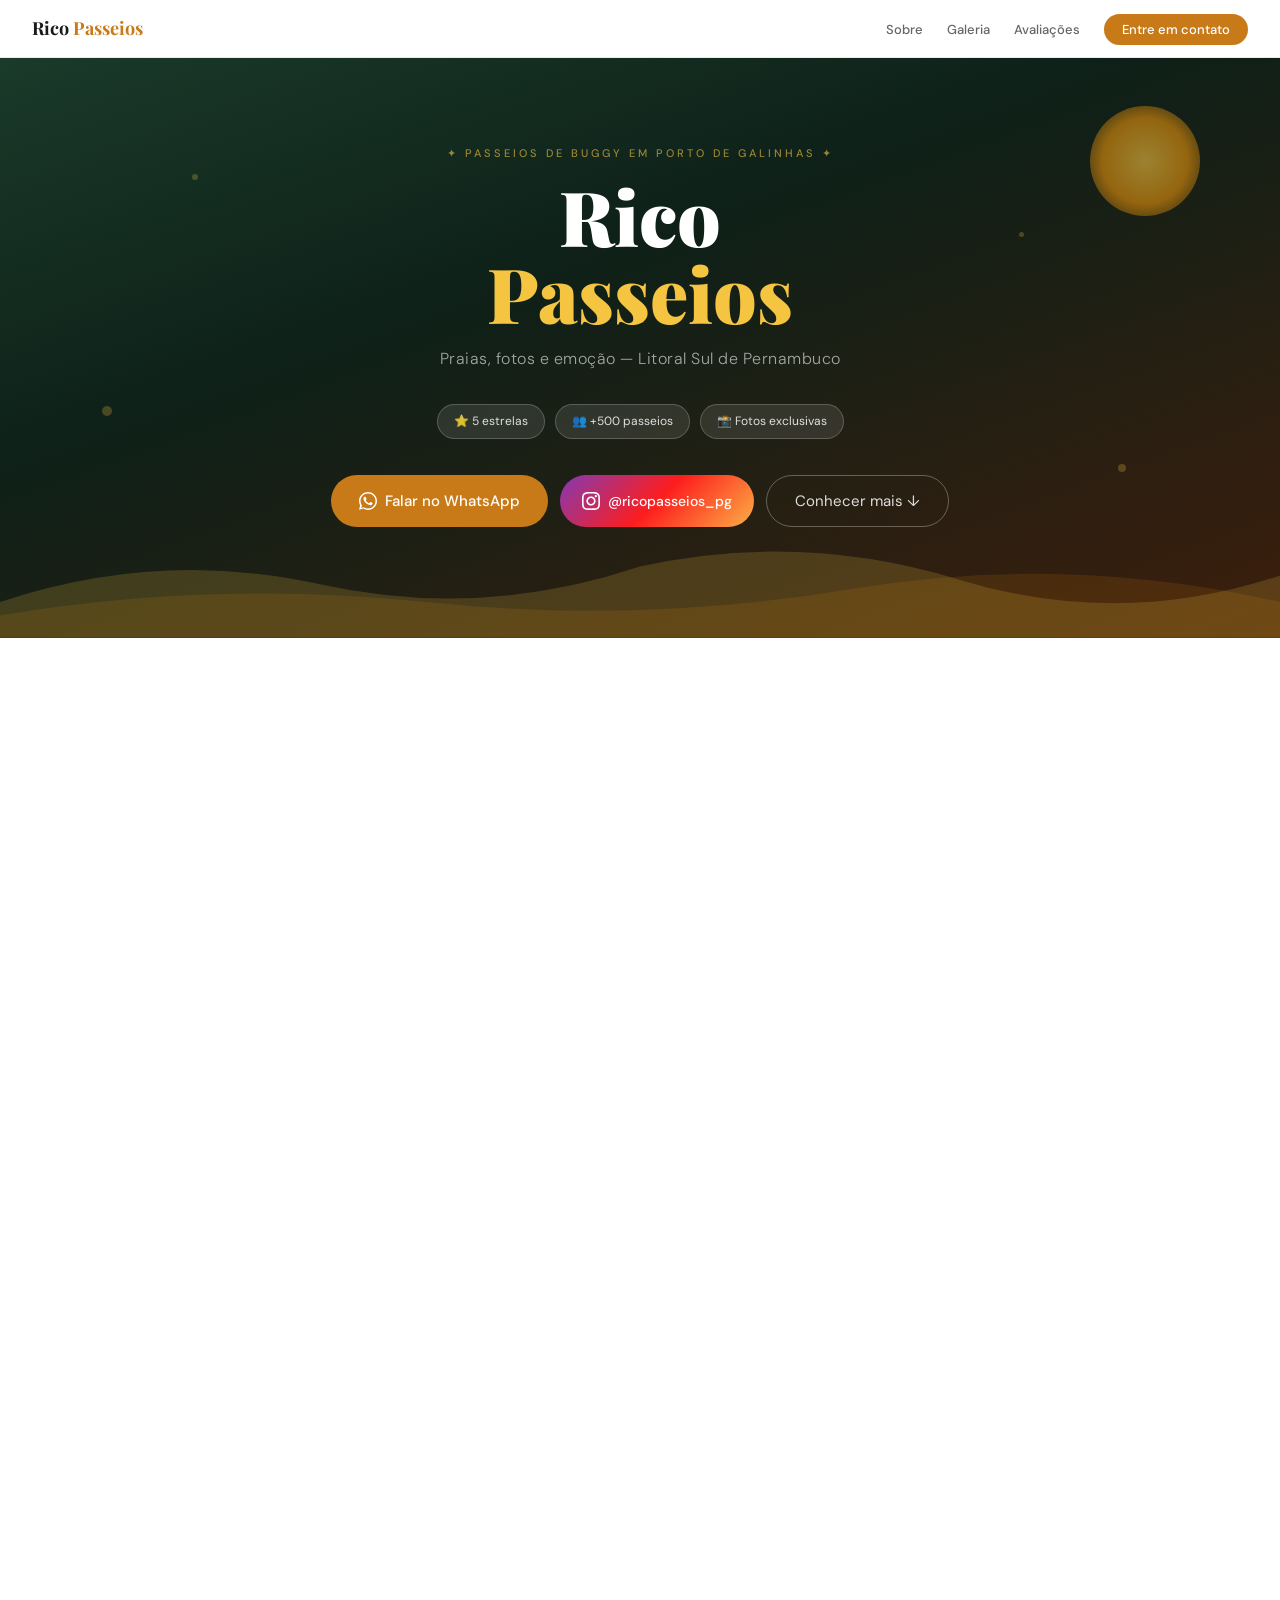
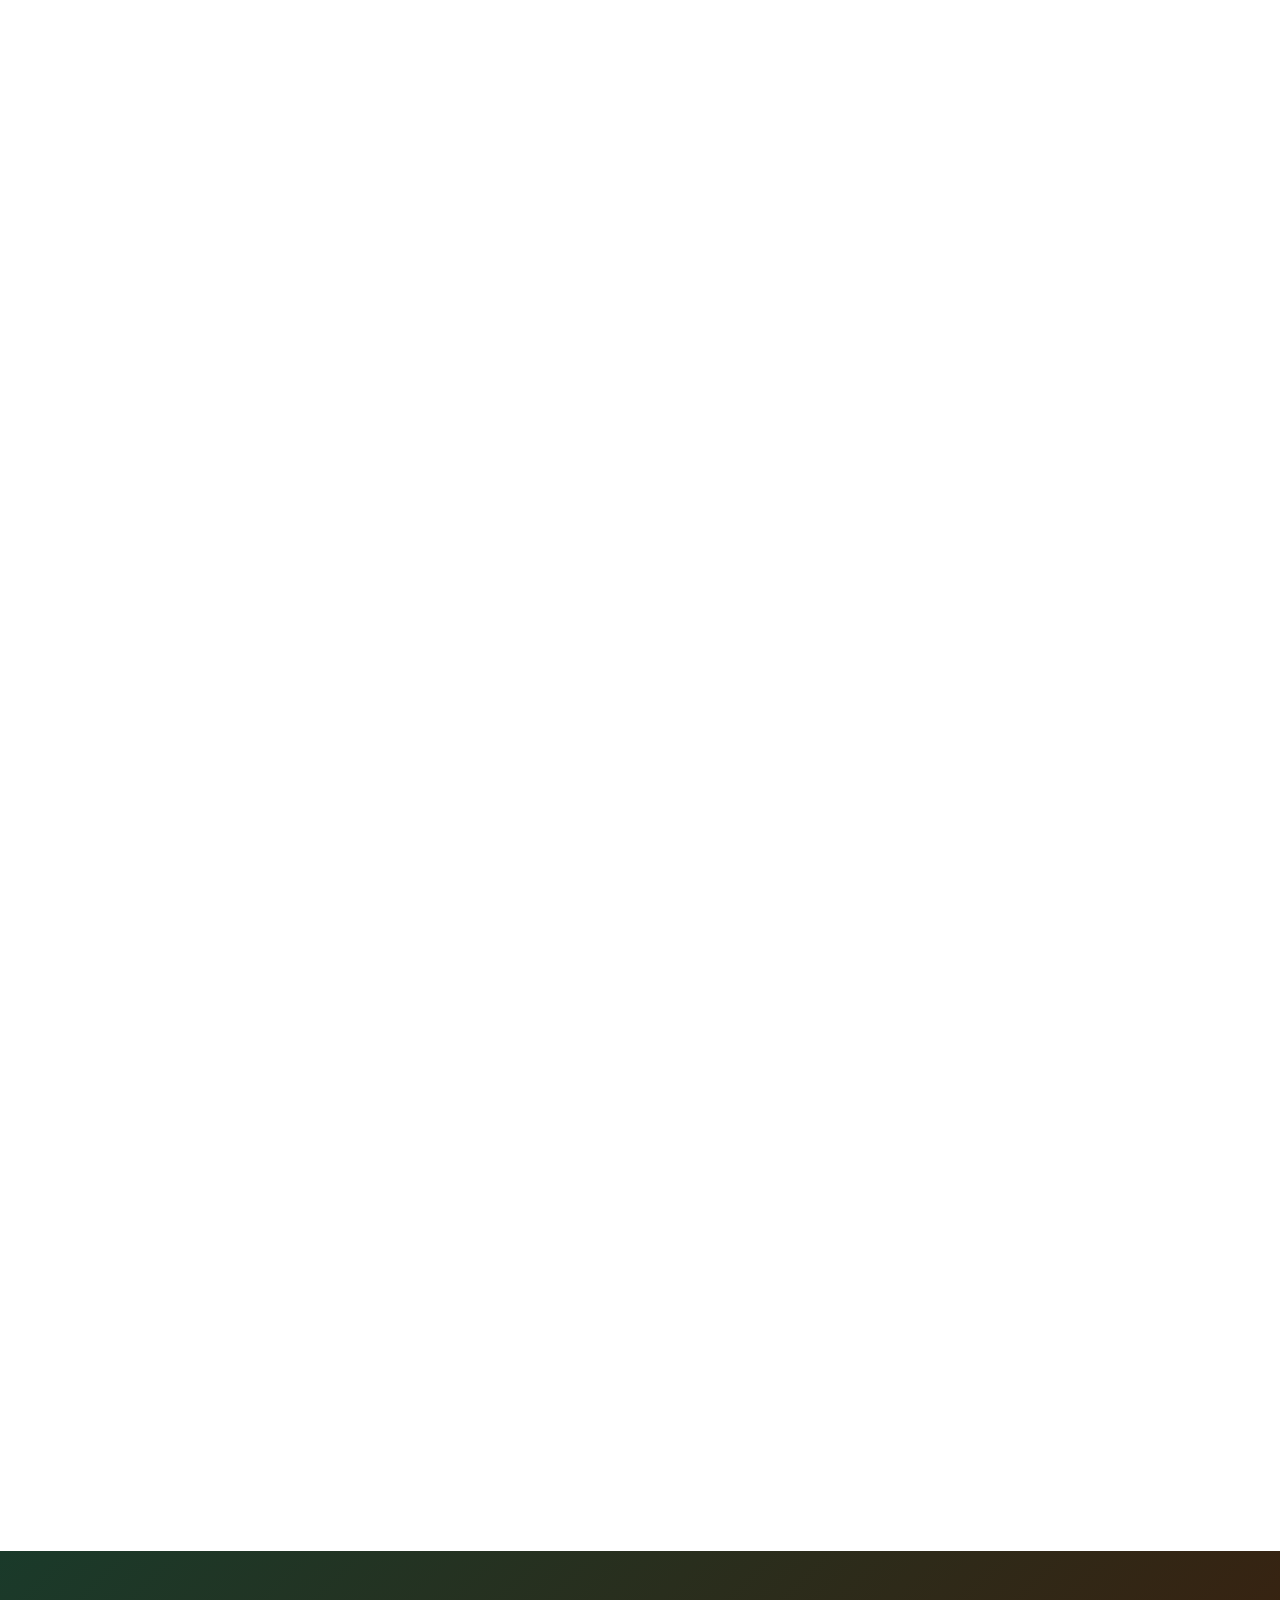
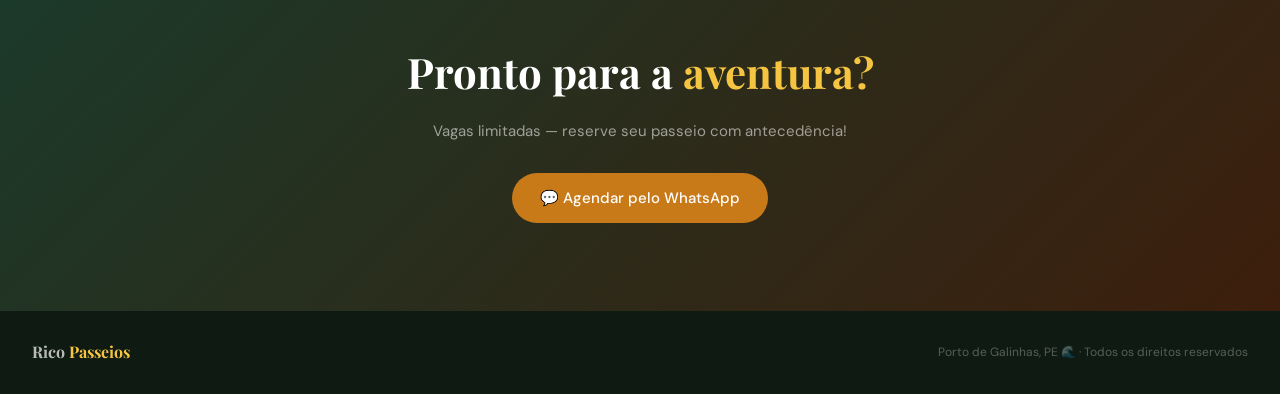
==== index.html @ 2a3533eb "move arquivos para raiz" ====
<!DOCTYPE html>
<html lang="pt-BR">
<head>
  <meta charset="UTF-8" />
  <meta name="viewport" content="width=device-width, initial-scale=1.0" />
  <title>Rico Passeios — Buggy em Porto de Galinhas</title>
  <link rel="preconnect" href="https://fonts.googleapis.com" />
  <link href="https://fonts.googleapis.com/css2?family=Playfair+Display:ital,wght@0,400;0,700;0,900;1,400&family=DM+Sans:wght@300;400;500&display=swap" rel="stylesheet" />
  <link rel="stylesheet" href="style.css" />
</head>
<body>

  <!-- ===== NAVBAR ===== -->
  <nav id="navbar">
    <a href="#" class="nav-brand">Rico <span>Passeios</span></a>
    <button class="nav-toggle" id="navToggle" aria-label="Menu">&#9776;</button>
    <ul class="nav-links" id="navLinks">
      <li><a href="#sobre">Sobre</a></li>
      <li><a href="#galeria">Galeria</a></li>
      <li><a href="#avaliacoes">Avaliações</a></li>
      <li><a href="#contato" class="nav-cta">Entre em contato</a></li>
    </ul>
  </nav>

  <!-- ===== HERO ===== -->
  <header class="hero">
    <div class="hero-sun"></div>
    <div class="hero-particles">
      <span></span><span></span><span></span><span></span><span></span>
    </div>
    <svg class="hero-dunes" viewBox="0 0 1440 120" preserveAspectRatio="none" xmlns="http://www.w3.org/2000/svg">
      <path d="M0,80 Q180,20 360,60 Q540,100 720,40 Q900,0 1080,55 Q1260,110 1440,50 L1440,120 L0,120 Z" fill="#f5c542" opacity="0.18"/>
      <path d="M0,95 Q240,55 480,80 Q720,105 960,65 Q1200,25 1440,80 L1440,120 L0,120 Z" fill="#e8930a" opacity="0.12"/>
    </svg>

    <p class="hero-tag animate-fade-up" style="animation-delay:.1s">✦ Passeios de Buggy em Porto de Galinhas ✦</p>
    <h1 class="animate-fade-up" style="animation-delay:.25s">Rico<br><span>Passeios</span></h1>
    <p class="hero-sub animate-fade-up" style="animation-delay:.4s">Praias, fotos e emoção — Litoral Sul de Pernambuco</p>

    <div class="hero-badges animate-fade-up" style="animation-delay:.55s">
      <span class="badge">⭐ 5 estrelas</span>
      <span class="badge">👥 +500 passeios</span>
      <span class="badge">📸 Fotos exclusivas</span>
    </div>

    <div class="hero-btns animate-fade-up" style="animation-delay:.7s">
      <a href="https://wa.me/5581988379287?text=Olá%20Ricardo!%20Gostaria%20de%20agendar%20um%20passeio." class="btn-primary" target="_blank">
        <svg width="18" height="18" viewBox="0 0 24 24" fill="currentColor"><path d="M17.472 14.382c-.297-.149-1.758-.867-2.03-.967-.273-.099-.471-.148-.67.15-.197.297-.767.966-.94 1.164-.173.199-.347.223-.644.075-.297-.15-1.255-.463-2.39-1.475-.883-.788-1.48-1.761-1.653-2.059-.173-.297-.018-.458.13-.606.134-.133.298-.347.446-.52.149-.174.198-.298.298-.497.099-.198.05-.371-.025-.52-.075-.149-.669-1.612-.916-2.207-.242-.579-.487-.5-.669-.51-.173-.008-.371-.01-.57-.01-.198 0-.52.074-.792.372-.272.297-1.04 1.016-1.04 2.479 0 1.462 1.065 2.875 1.213 3.074.149.198 2.096 3.2 5.077 4.487.709.306 1.262.489 1.694.625.712.227 1.36.195 1.871.118.571-.085 1.758-.719 2.006-1.413.248-.694.248-1.289.173-1.413-.074-.124-.272-.198-.57-.347z"/><path d="M12 0C5.373 0 0 5.373 0 12c0 2.124.558 4.122 1.534 5.857L.057 23.5l5.797-1.519A11.945 11.945 0 0012 24c6.627 0 12-5.373 12-12S18.627 0 12 0zm0 22c-1.891 0-3.659-.516-5.176-1.416l-.371-.22-3.44.902.917-3.35-.242-.386A9.944 9.944 0 012 12C2 6.477 6.477 2 12 2s10 4.477 10 10-4.477 10-10 10z"/></svg>
        Falar no WhatsApp
      </a>
      <a href="https://www.instagram.com/ricopasseios_pg" class="btn-instagram" target="_blank">
        <svg width="18" height="18" viewBox="0 0 24 24" fill="currentColor"><path d="M12 2.163c3.204 0 3.584.012 4.85.07 3.252.148 4.771 1.691 4.919 4.919.058 1.265.069 1.645.069 4.849 0 3.205-.012 3.584-.069 4.849-.149 3.225-1.664 4.771-4.919 4.919-1.266.058-1.644.07-4.85.07-3.204 0-3.584-.012-4.849-.07-3.26-.149-4.771-1.699-4.919-4.92-.058-1.265-.07-1.644-.07-4.849 0-3.204.013-3.583.07-4.849.149-3.227 1.664-4.771 4.919-4.919 1.266-.057 1.645-.069 4.849-.069zm0-2.163c-3.259 0-3.667.014-4.947.072-4.358.2-6.78 2.618-6.98 6.98-.059 1.281-.073 1.689-.073 4.948 0 3.259.014 3.668.072 4.948.2 4.358 2.618 6.78 6.98 6.98 1.281.058 1.689.072 4.948.072 3.259 0 3.668-.014 4.948-.072 4.354-.2 6.782-2.618 6.979-6.98.059-1.28.073-1.689.073-4.948 0-3.259-.014-3.667-.072-4.947-.196-4.354-2.617-6.78-6.979-6.98-1.281-.059-1.69-.073-4.949-.073zm0 5.838c-3.403 0-6.162 2.759-6.162 6.162s2.759 6.163 6.162 6.163 6.162-2.759 6.162-6.163c0-3.403-2.759-6.162-6.162-6.162zm0 10.162c-2.209 0-4-1.79-4-4 0-2.209 1.791-4 4-4s4 1.791 4 4c0 2.21-1.791 4-4 4zm6.406-11.845c-.796 0-1.441.645-1.441 1.44s.645 1.44 1.441 1.44c.795 0 1.439-.645 1.439-1.44s-.644-1.44-1.439-1.44z"/></svg>
        @ricopasseios_pg
      </a>
      <a href="#sobre" class="btn-outline">Conhecer mais ↓</a>
    </div>
  </header>

  <!-- ===== SOBRE ===== -->
  <section id="sobre" class="section reveal">
    <p class="section-tag">✦ quem sou eu</p>
    <h2 class="section-title">Sobre Rico</h2>
    <p class="section-desc">Nativo de Porto de Galinhas e um dos bugueiros mais renomado da região!</p>
    <p class="sobre-text">É muito mais que só um passeio — você viverá uma aventura inesquecível com total segurança e muita diversão para toda sua família.</p>
    <div class="stats">
      <div class="stat-card">
        <div class="stat-num">10+</div>
        <div class="stat-label">Anos de experiência</div>
      </div>
      <div class="stat-card">
        <div class="stat-num">500+</div>
        <div class="stat-label">Passeios realizados</div>
      </div>
      <div class="stat-card">
        <div class="stat-num" id="stat-nota">—</div>
        <div class="stat-label">Nota média</div>
      </div>
    </div>
  </section>

  <!-- ===== GALERIA ===== -->
  <div class="gallery-section reveal" id="galeria">
    <div class="section-inner">
      <p class="section-tag">✦ os cenários</p>
      <h2 class="section-title">Cada praia, uma paisagem e fotos únicas</h2>
      <p class="section-desc">Paisagens que só Porto de Galinhas tem</p>

      <!-- Grade principal: 5 fotos em destaque -->
      <div class="gallery" id="galleryGrid"></div>

      <!-- Botão ver todas -->
      <div class="gallery-more-wrap" id="galleryMoreWrap" style="display:none">
        <button class="gallery-more-btn" id="galleryMoreBtn">
          <span class="gallery-more-icon">🖼️</span>
          Ver todas as fotos
          <span class="gallery-more-count" id="galleryMoreCount"></span>
        </button>
      </div>
    </div>
  </div>

  <!-- ===== MODAL GALERIA COMPLETA ===== -->
  <div class="gallery-modal" id="galleryModal" role="dialog" aria-modal="true" aria-label="Galeria completa">
    <div class="gallery-modal-backdrop" id="galleryModalBackdrop"></div>
    <div class="gallery-modal-content">
      <div class="gallery-modal-header">
        <div>
          <h3 class="gallery-modal-title">📸 Galeria completa</h3>
          <p class="gallery-modal-sub" id="galleryModalSub"></p>
        </div>
        <button class="gallery-modal-close" id="galleryModalClose" aria-label="Fechar">✕</button>
      </div>
      <div class="gallery-modal-grid" id="galleryModalGrid"></div>
    </div>
  </div>

  <!-- ===== LIGHTBOX ===== -->
  <div class="lightbox" id="lightbox" role="dialog" aria-modal="true">
    <div class="lightbox-backdrop" id="lightboxBackdrop"></div>
    <button class="lightbox-close" id="lightboxClose" aria-label="Fechar">✕</button>
    <button class="lightbox-nav lightbox-prev" id="lightboxPrev" aria-label="Anterior">‹</button>
    <button class="lightbox-nav lightbox-next" id="lightboxNext" aria-label="Próxima">›</button>
    <div class="lightbox-inner">
      <img class="lightbox-img" id="lightboxImg" src="" alt="" />
      <div class="lightbox-caption">
        <span id="lightboxLabel"></span>
        <span class="lightbox-counter" id="lightboxCounter"></span>
      </div>
    </div>
  </div>

  <!-- ===== AVALIAÇÕES ===== -->
  <div class="reviews-section reveal" id="avaliacoes">
    <div class="section-inner">
      <div class="reviews-header">
        <div>
          <p class="section-tag">✦ quem já foi</p>
          <h2 class="section-title">O que dizem os passageiros</h2>
        </div>
        <div class="overall-rating">
          <span>⭐</span>
          <strong id="overallScore">—</strong>
          <span id="overallCount">Sem avaliações ainda</span>
        </div>
      </div>

      <div class="reviews" id="reviewsList"></div>

      <div class="review-form-wrap">
        <h3 class="form-title">Deixe sua avaliação</h3>
        <p class="form-subtitle">Conte como foi sua experiência!</p>
        <form id="reviewForm" novalidate>
          <div class="form-row">
            <div class="form-group">
              <label for="inputName">Seu nome</label>
              <input type="text" id="inputName" placeholder="Ex: João Silva" maxlength="60" required />
            </div>
            <div class="form-group">
              <label for="inputDate">Quando foi o passeio?</label>
              <input type="month" id="inputDate" required />
            </div>
          </div>
          <div class="form-group">
            <label>Sua nota</label>
            <div class="star-picker" id="starPicker">
              <button type="button" class="star-btn" data-value="1">★</button>
              <button type="button" class="star-btn" data-value="2">★</button>
              <button type="button" class="star-btn" data-value="3">★</button>
              <button type="button" class="star-btn" data-value="4">★</button>
              <button type="button" class="star-btn" data-value="5">★</button>
            </div>
            <input type="hidden" id="inputRating" value="0" />
          </div>
          <div class="form-group">
            <label for="inputText">Sua experiência</label>
            <textarea id="inputText" rows="4" placeholder="Conte como foi o passeio, o que mais gostou..." maxlength="500" required></textarea>
            <span class="char-count"><span id="charCount">0</span>/1000</span>
          </div>
          <button type="submit" class="btn-primary btn-submit">Enviar avaliação ✦</button>
          <p class="form-error" id="formError"></p>
        </form>
      </div>
    </div>
  </div>

  <!-- ===== CONTATO ===== -->
  <section id="contato" class="section reveal">
    <p class="section-tag">✦ fale comigo!</p>
    <h2 class="section-title">Entre em Contato</h2>
    <p class="section-desc">Agende seu passeio agora mesmo</p>
    <div class="contact-grid">
      
      <a href="https://wa.me/5581988379287?text=Olá%20Rico!%20Gostaria%20de%20agendar%20um%20passeio%20de%20buggy." class="contact-item contact-item--link" target="_blank">
        <div class="contact-icon ci-wpp">
          <svg width="22" height="22" viewBox="0 0 24 24" fill="#0f6e56"><path d="M17.472 14.382c-.297-.149-1.758-.867-2.03-.967-.273-.099-.471-.148-.67.15-.197.297-.767.966-.94 1.164-.173.199-.347.223-.644.075-.297-.15-1.255-.463-2.39-1.475-.883-.788-1.48-1.761-1.653-2.059-.173-.297-.018-.458.13-.606.134-.133.298-.347.446-.52.149-.174.198-.298.298-.497.099-.198.05-.371-.025-.52-.075-.149-.669-1.612-.916-2.207-.242-.579-.487-.5-.669-.51-.173-.008-.371-.01-.57-.01-.198 0-.52.074-.792.372-.272.297-1.04 1.016-1.04 2.479 0 1.462 1.065 2.875 1.213 3.074.149.198 2.096 3.2 5.077 4.487.709.306 1.262.489 1.694.625.712.227 1.36.195 1.871.118.571-.085 1.758-.719 2.006-1.413.248-.694.248-1.289.173-1.413-.074-.124-.272-.198-.57-.347z"/><path d="M12 0C5.373 0 0 5.373 0 12c0 2.124.558 4.122 1.534 5.857L.057 23.5l5.797-1.519A11.945 11.945 0 0012 24c6.627 0 12-5.373 12-12S18.627 0 12 0zm0 22c-1.891 0-3.659-.516-5.176-1.416l-.371-.22-3.44.902.917-3.35-.242-.386A9.944 9.944 0 012 12C2 6.477 6.477 2 12 2s10 4.477 10 10-4.477 10-10 10z"/></svg>
        </div>
        <div>
          <p class="contact-label">WhatsApp</p>
          <p class="contact-value">(81) 9 8837-9287</p>
        </div>
      </a>
      
      <a href="https://www.instagram.com/ricopasseios_pg" class="contact-item contact-item--link" target="_blank">
        <div class="contact-icon ci-insta">
          <svg width="22" height="22" viewBox="0 0 24 24" fill="#993556"><path d="M12 2.163c3.204 0 3.584.012 4.85.07 3.252.148 4.771 1.691 4.919 4.919.058 1.265.069 1.645.069 4.849 0 3.205-.012 3.584-.069 4.849-.149 3.225-1.664 4.771-4.919 4.919-1.266.058-1.644.07-4.85.07-3.204 0-3.584-.012-4.849-.07-3.26-.149-4.771-1.699-4.919-4.92-.058-1.265-.07-1.644-.07-4.849 0-3.204.013-3.583.07-4.849.149-3.227 1.664-4.771 4.919-4.919 1.266-.057 1.645-.069 4.849-.069zm0-2.163c-3.259 0-3.667.014-4.947.072-4.358.2-6.78 2.618-6.98 6.98-.059 1.281-.073 1.689-.073 4.948 0 3.259.014 3.668.072 4.948.2 4.358 2.618 6.78 6.98 6.98 1.281.058 1.689.072 4.948.072 3.259 0 3.668-.014 4.948-.072 4.354-.2 6.782-2.618 6.979-6.98.059-1.28.073-1.689.073-4.948 0-3.259-.014-3.667-.072-4.947-.196-4.354-2.617-6.78-6.979-6.98-1.281-.059-1.69-.073-4.949-.073zm0 5.838c-3.403 0-6.162 2.759-6.162 6.162s2.759 6.163 6.162 6.163 6.162-2.759 6.162-6.163c0-3.403-2.759-6.162-6.162-6.162zm0 10.162c-2.209 0-4-1.79-4-4 0-2.209 1.791-4 4-4s4 1.791 4 4c0 2.21-1.791 4-4 4zm6.406-11.845c-.796 0-1.441.645-1.441 1.44s.645 1.44 1.441 1.44c.795 0 1.439-.645 1.439-1.44s-.644-1.44-1.439-1.44z"/></svg>
        </div>
        <div>
          <p class="contact-label">Instagram</p>
          <p class="contact-value">@ricopasseios_pg</p>
        </div>
      </a>
      
      <div class="contact-item">
        <div class="contact-icon ci-loc">📍</div>
        <div>
          <p class="contact-label">Localização</p>
          <p class="contact-value">Porto de Galinhas, PE</p>
        </div>
      </div>
      
      <div class="contact-item">
        <div class="contact-icon ci-clock">🕐</div>
        <div>
          <p class="contact-label">Horários</p>
          <p class="contact-value">Todos os dias, 7h–18h</p>
        </div>
      </div>
    </div>
  </section>

  <!-- ===== CTA FINAL ===== -->
  <div class="cta-section">
    <h2>Pronto para a <span>aventura?</span></h2>
    <p>Vagas limitadas — reserve seu passeio com antecedência!</p>
    <a href="https://wa.me/5581988379287?text=Olá%20Ricardo!%20Gostaria%20de%20agendar%20um%20passeio." class="btn-primary" target="_blank">
      💬 Agendar pelo WhatsApp
    </a>
  </div>

  <footer>
    <span class="footer-brand">Rico <span>Passeios</span></span>
    <span class="footer-copy">Porto de Galinhas, PE 🌊 · Todos os direitos reservados</span>
  </footer>

  <script src="app.js"></script>
</body>
</html>
---- style.css ----
/* =============================================
   RESET & VARIÁVEIS
============================================= */
*, *::before, *::after { box-sizing: border-box; margin: 0; padding: 0; }

:root {
  --orange:      #c97a18;
  --orange-lt:   #faecda;
  --orange-dk:   #854f0b;
  --green:       #0f6e56;
  --green-lt:    #e1f5ee;
  --sand:        #f5c542;
  --text:        #1a1a1a;
  --text-muted:  #666;
  --text-hint:   #999;
  --bg:          #fff;
  --bg-alt:      #f8f6f2;
  --border:      rgba(0,0,0,0.08);
  --radius-md:   8px;
  --radius-lg:   14px;
  --shadow-card: 0 4px 24px rgba(0,0,0,0.09);
  --shadow-hover: 0 8px 36px rgba(0,0,0,0.13);
}

html { scroll-behavior: smooth; }

body {
  font-family: 'DM Sans', sans-serif;
  background: var(--bg);
  color: var(--text);
  line-height: 1.6;
}

/* =============================================
   ANIMAÇÕES
============================================= */
@keyframes fadeInUp {
  from { opacity: 0; transform: translateY(20px); }
  to   { opacity: 1; transform: translateY(0); }
}

@keyframes float {
  0%, 100% { transform: translateY(0); }
  50%       { transform: translateY(-8px); }
}

@keyframes modalIn {
  from { opacity: 0; transform: translateY(24px) scale(0.97); }
  to   { opacity: 1; transform: translateY(0) scale(1); }
}

@keyframes fadeIn {
  from { opacity: 0; }
  to   { opacity: 1; }
}

.animate-fade-up {
  opacity: 0;
  animation: fadeInUp 0.7s ease forwards;
}

.reveal {
  opacity: 0;
  transform: translateY(28px);
  transition: opacity 0.65s ease, transform 0.65s ease;
}
.reveal.visible {
  opacity: 1;
  transform: translateY(0);
}

/* =============================================
   NAVBAR
============================================= */
#navbar {
  position: sticky;
  top: 0;
  z-index: 100;
  background: rgba(255,255,255,0.94);
  backdrop-filter: blur(14px);
  -webkit-backdrop-filter: blur(14px);
  border-bottom: 0.5px solid var(--border);
  padding: 0 2rem;
  height: 58px;
  display: flex;
  align-items: center;
  justify-content: space-between;
  transition: box-shadow 0.3s;
}

.nav-brand {
  font-family: 'Playfair Display', serif;
  font-size: 18px;
  font-weight: 700;
  color: var(--text);
  text-decoration: none;
}
.nav-brand span { color: var(--orange); }

.nav-links {
  display: flex;
  gap: 24px;
  list-style: none;
  align-items: center;
}

.nav-links a {
  font-size: 13px;
  font-weight: 500;
  color: var(--text-muted);
  text-decoration: none;
  transition: color 0.2s;
}
.nav-links a:hover { color: var(--orange); }

.nav-cta {
  background: var(--orange) !important;
  color: #fff !important;
  padding: 7px 18px;
  border-radius: 20px;
  font-size: 13px;
  text-decoration: none;
  transition: opacity 0.2s, transform 0.15s;
}
.nav-cta:hover { opacity: 0.88; transform: translateY(-1px); }

.nav-toggle {
  display: none;
  background: none;
  border: none;
  font-size: 22px;
  cursor: pointer;
  color: var(--text);
  padding: 4px;
}

/* =============================================
   HERO
============================================= */
.hero {
  position: relative;
  min-height: 580px;
  background: linear-gradient(160deg, #1a3a2a 0%, #0e2018 40%, #3d1e0c 100%);
  display: flex;
  flex-direction: column;
  justify-content: center;
  align-items: center;
  text-align: center;
  padding: 5rem 2rem 6.5rem;
  overflow: hidden;
}

.hero-sun {
  position: absolute;
  top: 48px; right: 80px;
  width: 110px; height: 110px;
  border-radius: 50%;
  background: radial-gradient(circle, #f5c542 0%, #e8930a 55%, transparent 100%);
  opacity: 0.6;
  pointer-events: none;
  animation: float 6s ease-in-out infinite;
}

.hero-particles span {
  position: absolute;
  display: block;
  border-radius: 50%;
  background: rgba(245,197,66,0.25);
  animation: float 4s ease-in-out infinite;
  pointer-events: none;
}
.hero-particles span:nth-child(1) { width: 6px;  height: 6px;  top: 20%; left: 15%;   animation-delay: 0s; }
.hero-particles span:nth-child(2) { width: 10px; height: 10px; top: 60%; left: 8%;    animation-delay: 1s; }
.hero-particles span:nth-child(3) { width: 5px;  height: 5px;  top: 30%; right: 20%;  animation-delay: 2s; }
.hero-particles span:nth-child(4) { width: 8px;  height: 8px;  top: 70%; right: 12%;  animation-delay: 0.5s; }
.hero-particles span:nth-child(5) { width: 4px;  height: 4px;  top: 45%; left: 50%;   animation-delay: 1.5s; }

.hero-dunes {
  position: absolute;
  bottom: 0; left: 0;
  width: 100%;
  pointer-events: none;
}

.hero-tag {
  font-size: 11px;
  font-weight: 500;
  letter-spacing: 3px;
  color: rgba(245,197,66,0.6);
  text-transform: uppercase;
  margin-bottom: 14px;
  position: relative;
}

.hero h1 {
  font-family: 'Playfair Display', serif;
  font-size: clamp(48px, 9vw, 76px);
  font-weight: 900;
  color: #fff;
  line-height: 1.02;
  margin-bottom: 14px;
  position: relative;
}
.hero h1 span { color: var(--sand); }

.hero-sub {
  font-size: 16px;
  color: rgba(255,255,255,0.6);
  font-weight: 300;
  margin-bottom: 32px;
  letter-spacing: 0.5px;
  position: relative;
}

.hero-badges {
  display: flex;
  gap: 10px;
  flex-wrap: wrap;
  justify-content: center;
  margin-bottom: 36px;
  position: relative;
}

.badge {
  background: rgba(255,255,255,0.1);
  border: 0.5px solid rgba(255,255,255,0.2);
  color: rgba(255,255,255,0.85);
  font-size: 12px;
  padding: 7px 16px;
  border-radius: 20px;
  backdrop-filter: blur(6px);
  transition: background 0.2s, transform 0.2s;
}
.badge:hover { background: rgba(255,255,255,0.16); transform: translateY(-2px); }

.hero-btns {
  display: flex;
  gap: 12px;
  flex-wrap: wrap;
  justify-content: center;
  position: relative;
}

/* =============================================
   BOTÕES
============================================= */
.btn-primary {
  background: var(--orange);
  color: #fff;
  border: none;
  padding: 13px 28px;
  border-radius: 28px;
  font-size: 15px;
  font-weight: 500;
  font-family: 'DM Sans', sans-serif;
  cursor: pointer;
  text-decoration: none;
  display: inline-flex;
  align-items: center;
  gap: 8px;
  transition: opacity 0.2s, transform 0.15s, box-shadow 0.2s;
}
.btn-primary:hover {
  opacity: 0.9;
  transform: translateY(-2px);
  box-shadow: 0 6px 20px rgba(201,122,24,0.4);
}
.btn-primary:active { transform: scale(0.98); }
.btn-primary:disabled { opacity: 0.6; cursor: not-allowed; transform: none; }

.btn-instagram {
  background: linear-gradient(135deg, #833ab4, #fd1d1d, #fcb045);
  color: #fff;
  border: none;
  padding: 13px 22px;
  border-radius: 28px;
  font-size: 14px;
  font-weight: 500;
  font-family: 'DM Sans', sans-serif;
  cursor: pointer;
  text-decoration: none;
  display: inline-flex;
  align-items: center;
  gap: 8px;
  transition: opacity 0.2s, transform 0.15s, box-shadow 0.2s;
}
.btn-instagram:hover {
  opacity: 0.9;
  transform: translateY(-2px);
  box-shadow: 0 6px 20px rgba(253,29,29,0.35);
}

.btn-outline {
  background: transparent;
  color: rgba(255,255,255,0.85);
  border: 1px solid rgba(255,255,255,0.3);
  padding: 13px 28px;
  border-radius: 28px;
  font-size: 15px;
  font-weight: 400;
  font-family: 'DM Sans', sans-serif;
  cursor: pointer;
  text-decoration: none;
  transition: background 0.2s, transform 0.15s;
}
.btn-outline:hover { background: rgba(255,255,255,0.08); transform: translateY(-2px); }

/* =============================================
   SECTIONS
============================================= */
.section {
  padding: 4.5rem 2rem;
  max-width: 880px;
  margin: 0 auto;
}

.section-inner {
  max-width: 880px;
  margin: 0 auto;
  padding: 4.5rem 2rem;
}

.section-tag {
  font-size: 11px;
  font-weight: 500;
  letter-spacing: 2.5px;
  text-transform: uppercase;
  color: var(--orange);
  margin-bottom: 8px;
}

.section-title {
  font-family: 'Playfair Display', serif;
  font-size: clamp(26px, 4vw, 34px);
  font-weight: 700;
  margin-bottom: 8px;
}

.section-desc {
  font-size: 15px;
  color: var(--text-muted);
  margin-bottom: 2.2rem;
}

/* =============================================
   SOBRE
============================================= */
.sobre-text {
  font-size: 15.5px;
  color: var(--text-muted);
  line-height: 1.9;
  margin-bottom: 2rem;
}

.stats {
  display: grid;
  grid-template-columns: repeat(3, 1fr);
  gap: 14px;
}

.stat-card {
  background: var(--bg-alt);
  border-radius: var(--radius-lg);
  border: 0.5px solid var(--border);
  padding: 1.5rem 1.3rem;
  text-align: center;
  transition: transform 0.2s, box-shadow 0.2s;
}
.stat-card:hover { transform: translateY(-3px); box-shadow: var(--shadow-card); }

.stat-num {
  font-family: 'Playfair Display', serif;
  font-size: 36px;
  font-weight: 700;
  color: var(--orange);
}

.stat-label {
  font-size: 12px;
  color: var(--text-muted);
  margin-top: 4px;
}

/* =============================================
   GALERIA — GRADE PRINCIPAL
============================================= */
.gallery-section { background: var(--bg-alt); }

.gallery {
  display: grid;
  grid-template-columns: 2fr 1fr 1fr;
  grid-template-rows: 190px 190px;
  gap: 10px;
  border-radius: var(--radius-lg);
  overflow: hidden;
  margin-top: 1.5rem;
}

.gallery-item {
  position: relative;
  overflow: hidden;
  display: flex;
  align-items: flex-end;
  cursor: pointer;
  background-color: var(--bg-alt);
}

.gallery-item img.gallery-photo {
  position: absolute;
  inset: 0;
  width: 100%;
  height: 100%;
  object-fit: cover;
  object-position: center;
  transition: transform 0.45s ease;
}

.gallery-item:hover img.gallery-photo { transform: scale(1.05); }

.gallery-item::after {
  content: '';
  position: absolute;
  inset: 0;
  background: linear-gradient(to top, rgba(0,0,0,0.5) 0%, transparent 55%);
  pointer-events: none;
  transition: opacity 0.3s;
  z-index: 1;
}
.gallery-item:hover::after { opacity: 0.75; }
.gallery-item:hover .gallery-label { transform: translateY(-4px); }

.gallery-item.no-photo { background: linear-gradient(160deg, #c97a18, #7a4a0a); }
.gallery-item.no-photo:nth-child(2) { background: linear-gradient(160deg, #1d6b4a, #0e3a26); }
.gallery-item.no-photo:nth-child(3) { background: linear-gradient(160deg, #1a4a7a, #0a2040); }
.gallery-item.no-photo:nth-child(4) { background: linear-gradient(160deg, #7a3a1a, #3a1a0a); }
.gallery-item.no-photo:nth-child(5) { background: linear-gradient(160deg, #5a3a0a, #3a2a0a); }

.gallery-placeholder {
  position: absolute;
  inset: 0;
  display: flex;
  flex-direction: column;
  align-items: center;
  justify-content: center;
  text-align: center;
  color: rgba(255,255,255,0.5);
  font-size: 14px;
  gap: 5px;
  pointer-events: none;
  z-index: 0;
}

.gallery-label {
  position: relative;
  z-index: 2;
  margin: 0 10px 12px;
  font-size: 11px;
  color: rgba(255,255,255,0.92);
  background: rgba(0,0,0,0.35);
  padding: 4px 12px;
  border-radius: 10px;
  backdrop-filter: blur(4px);
  transition: transform 0.25s;
}

.gallery-item:first-child { grid-row: 1 / 3; }

.gallery-zoom-icon {
  position: absolute;
  top: 50%;
  left: 50%;
  transform: translate(-50%, -50%) scale(0.6);
  z-index: 3;
  background: rgba(255,255,255,0.2);
  border-radius: 50%;
  width: 44px;
  height: 44px;
  display: flex;
  align-items: center;
  justify-content: center;
  font-size: 18px;
  opacity: 0;
  transition: opacity 0.25s, transform 0.25s;
  backdrop-filter: blur(4px);
  pointer-events: none;
}
.gallery-item:hover .gallery-zoom-icon {
  opacity: 1;
  transform: translate(-50%, -50%) scale(1);
}

/* =============================================
   BOTÃO VER MAIS
============================================= */
.gallery-more-wrap {
  display: flex;
  justify-content: center;
  margin-top: 20px;
}

.gallery-more-btn {
  display: inline-flex;
  align-items: center;
  gap: 10px;
  background: var(--bg);
  border: 1.5px solid var(--border);
  color: var(--text);
  font-family: 'DM Sans', sans-serif;
  font-size: 15px;
  font-weight: 500;
  padding: 12px 28px;
  border-radius: 28px;
  cursor: pointer;
  transition: border-color 0.2s, box-shadow 0.2s, transform 0.15s, background 0.2s;
}
.gallery-more-btn:hover {
  border-color: var(--orange);
  box-shadow: 0 4px 18px rgba(201,122,24,0.15);
  transform: translateY(-2px);
  background: var(--orange-lt);
}

.gallery-more-icon { font-size: 18px; }

.gallery-more-count {
  background: var(--orange);
  color: #fff;
  font-size: 11px;
  font-weight: 600;
  padding: 2px 9px;
  border-radius: 10px;
  letter-spacing: 0.3px;
}

/* =============================================
   MODAL GALERIA COMPLETA
============================================= */
.gallery-modal {
  position: fixed;
  inset: 0;
  z-index: 500;
  display: flex;
  align-items: flex-end;
  justify-content: center;
  padding: 0;
  pointer-events: none;
  opacity: 0;
  transition: opacity 0.3s;
}
.gallery-modal.open { pointer-events: all; opacity: 1; }

.gallery-modal-backdrop {
  position: absolute;
  inset: 0;
  background: rgba(0,0,0,0.55);
  backdrop-filter: blur(4px);
  -webkit-backdrop-filter: blur(4px);
  cursor: pointer;
}

.gallery-modal-content {
  position: relative;
  z-index: 1;
  background: var(--bg);
  border-radius: 20px 20px 0 0;
  width: 100%;
  max-width: 960px;
  max-height: 88vh;
  display: flex;
  flex-direction: column;
  transform: translateY(40px);
  transition: transform 0.35s cubic-bezier(.34,1.3,.64,1);
  overflow: hidden;
}
.gallery-modal.open .gallery-modal-content { transform: translateY(0); }

.gallery-modal-header {
  display: flex;
  align-items: flex-start;
  justify-content: space-between;
  padding: 1.6rem 1.8rem 1rem;
  border-bottom: 0.5px solid var(--border);
  flex-shrink: 0;
}

.gallery-modal-title { font-family: 'Playfair Display', serif; font-size: 20px; font-weight: 700; margin-bottom: 2px; }
.gallery-modal-sub   { font-size: 13px; color: var(--text-muted); }

.gallery-modal-close {
  background: var(--bg-alt);
  border: none;
  width: 36px; height: 36px;
  border-radius: 50%;
  font-size: 14px;
  cursor: pointer;
  display: flex; align-items: center; justify-content: center;
  color: var(--text-muted);
  flex-shrink: 0;
  transition: background 0.2s, color 0.2s;
}
.gallery-modal-close:hover { background: var(--orange-lt); color: var(--orange-dk); }

.gallery-modal-grid {
  columns: 3;
  column-gap: 8px;
  padding: 1rem 1.4rem 2rem;
  overflow-y: auto;
  overscroll-behavior: contain;
}

.gallery-modal-item {
  break-inside: avoid;
  margin-bottom: 8px;
  border-radius: var(--radius-md);
  overflow: hidden;
  cursor: pointer;
  position: relative;
  background: var(--bg-alt);
  display: block;
}

.gallery-modal-item img {
  width: 100%;
  height: auto;
  display: block;
  transition: transform 0.35s ease;
}
.gallery-modal-item:hover img { transform: scale(1.03); }

.gallery-modal-item::after {
  content: '';
  position: absolute;
  inset: 0;
  background: rgba(0,0,0,0);
  transition: background 0.25s;
  pointer-events: none;
}
.gallery-modal-item:hover::after { background: rgba(0,0,0,0.12); }

.gallery-modal-item .modal-item-label {
  position: absolute;
  bottom: 0; left: 0; right: 0;
  z-index: 2;
  background: linear-gradient(to top, rgba(0,0,0,0.6), transparent);
  color: #fff;
  font-size: 11px;
  padding: 20px 10px 8px;
  opacity: 0;
  transition: opacity 0.25s;
}
.gallery-modal-item:hover .modal-item-label { opacity: 1; }

.gallery-modal-item.no-photo-modal {
  aspect-ratio: 1;
  display: flex; align-items: center; justify-content: center;
  font-size: 28px;
  background: linear-gradient(160deg, #f0ebe2, #e0d8cc);
}

/* =============================================
   LIGHTBOX
============================================= */
.lightbox {
  position: fixed;
  inset: 0;
  z-index: 600;
  display: flex;
  align-items: center;
  justify-content: center;
  pointer-events: none;
  opacity: 0;
  transition: opacity 0.25s;
}
.lightbox.open { pointer-events: all; opacity: 1; }

.lightbox-backdrop {
  position: absolute;
  inset: 0;
  background: rgba(0,0,0,0.92);
  cursor: pointer;
}

.lightbox-inner {
  position: relative;
  z-index: 1;
  display: flex;
  flex-direction: column;
  align-items: center;
  max-width: min(90vw, 900px);
  max-height: 90vh;
  animation: fadeIn 0.2s ease;
}

.lightbox-img {
  max-width: 100%;
  max-height: calc(90vh - 60px);
  border-radius: var(--radius-lg);
  object-fit: contain;
  display: block;
  box-shadow: 0 20px 60px rgba(0,0,0,0.6);
}

.lightbox-caption {
  display: flex;
  align-items: center;
  justify-content: space-between;
  width: 100%;
  margin-top: 14px;
  padding: 0 4px;
  color: rgba(255,255,255,0.75);
  font-size: 13px;
}

.lightbox-counter { opacity: 0.5; font-size: 12px; }

.lightbox-close {
  position: fixed;
  top: 20px; right: 24px;
  z-index: 2;
  background: rgba(255,255,255,0.12);
  border: none;
  color: #fff;
  font-size: 18px;
  width: 42px; height: 42px;
  border-radius: 50%;
  cursor: pointer;
  display: flex; align-items: center; justify-content: center;
  transition: background 0.2s;
  backdrop-filter: blur(4px);
}
.lightbox-close:hover { background: rgba(255,255,255,0.22); }

.lightbox-nav {
  position: fixed;
  top: 50%;
  transform: translateY(-50%);
  z-index: 2;
  background: rgba(255,255,255,0.1);
  border: none;
  color: #fff;
  font-size: 32px;
  width: 52px; height: 52px;
  border-radius: 50%;
  cursor: pointer;
  display: flex; align-items: center; justify-content: center;
  transition: background 0.2s;
  backdrop-filter: blur(4px);
  line-height: 1;
}
.lightbox-nav:hover { background: rgba(255,255,255,0.22); }
.lightbox-prev { left: 16px; }
.lightbox-next { right: 16px; }
.lightbox-nav.hidden { display: none; }

/* =============================================
   AVALIAÇÕES
============================================= */
.reviews-section { background: var(--bg); }

.reviews-header {
  display: flex;
  align-items: flex-start;
  justify-content: space-between;
  flex-wrap: wrap;
  gap: 12px;
  margin-bottom: 1.5rem;
}

.overall-rating {
  background: var(--bg-alt);
  border: 0.5px solid var(--border);
  border-radius: 20px;
  padding: 7px 16px;
  font-size: 13px;
  display: flex; align-items: center; gap: 6px;
  white-space: nowrap;
}
.overall-rating strong { font-size: 15px; font-weight: 600; }
.overall-rating span   { color: var(--text-hint); font-size: 12px; }

.reviews {
  display: grid;
  grid-template-columns: repeat(auto-fill, minmax(230px, 1fr));
  gap: 14px;
  margin-bottom: 2.5rem;
}

.review-card {
  background: var(--bg-alt);
  border: 0.5px solid var(--border);
  border-radius: var(--radius-lg);
  padding: 1.3rem 1.4rem;
  animation: fadeInUp 0.35s ease both;
  transition: transform 0.2s, box-shadow 0.2s;
}
.review-card:hover { transform: translateY(-3px); box-shadow: var(--shadow-card); }

.review-stars { color: #e8930a; font-size: 16px; margin-bottom: 10px; letter-spacing: 2px; }
.review-text  { font-size: 13px; color: var(--text-muted); line-height: 1.7; margin-bottom: 14px; font-style: italic; }

.review-author { display: flex; align-items: center; gap: 10px; }

.review-avatar {
  width: 38px; height: 38px;
  border-radius: 50%;
  display: flex; align-items: center; justify-content: center;
  font-size: 12px; font-weight: 600;
  flex-shrink: 0;
}

.review-name { font-size: 13px; font-weight: 500; }
.review-date { font-size: 11px; color: var(--text-hint); }

.reviews-empty {
  text-align: center;
  padding: 2.5rem 1rem;
  color: var(--text-muted);
  font-size: 15px;
  background: var(--bg-alt);
  border-radius: var(--radius-lg);
  border: 0.5px dashed var(--border);
}

/* =============================================
   FORMULÁRIO DE AVALIAÇÃO
============================================= */
.review-form-wrap {
  background: var(--bg-alt);
  border: 0.5px solid var(--border);
  border-radius: var(--radius-lg);
  padding: 2rem 2rem 2.2rem;
}

.form-title    { font-family: 'Playfair Display', serif; font-size: 20px; font-weight: 700; margin-bottom: 4px; }
.form-subtitle { font-size: 13px; color: var(--text-muted); margin-bottom: 1.5rem; }

.form-row {
  display: grid;
  grid-template-columns: 1fr 1fr;
  gap: 14px;
}

.form-group {
  display: flex;
  flex-direction: column;
  gap: 6px;
  margin-bottom: 16px;
  position: relative;
}

.form-group label {
  font-size: 13px;
  font-weight: 500;
  color: var(--text-muted);
}

.form-group input,
.form-group textarea {
  padding: 10px 14px;
  border: 1px solid var(--border);
  border-radius: var(--radius-md);
  font-family: 'DM Sans', sans-serif;
  font-size: 14px;
  color: var(--text);
  background: var(--bg);
  outline: none;
  transition: border-color 0.2s, box-shadow 0.2s;
  resize: vertical;
}

.form-group input:focus,
.form-group textarea:focus {
  border-color: var(--orange);
  box-shadow: 0 0 0 3px rgba(201,122,24,0.1);
}

.form-group input.error,
.form-group textarea.error { border-color: #e24b4a; }

.char-count { font-size: 11px; color: var(--text-hint); text-align: right; margin-top: -10px; }

.star-picker { display: flex; gap: 6px; }

.star-btn {
  background: none;
  border: none;
  font-size: 32px;
  color: #ddd;
  cursor: pointer;
  padding: 0;
  line-height: 1;
  transition: color 0.15s, transform 0.15s;
}
.star-btn:hover, .star-btn.active { color: #e8930a; }
.star-btn:hover { transform: scale(1.2); }

.btn-submit { width: 100%; justify-content: center; padding: 14px; font-size: 16px; border-radius: var(--radius-md); }

.form-error { font-size: 13px; color: #e24b4a; margin-top: 8px; min-height: 18px; }

/* =============================================
   CONSENTIMENTO LGPD
============================================= */
.form-consent {
  background: #f0f8f4;
  border: 1px solid #c8e6d6;
  border-radius: var(--radius-md);
  padding: 12px 14px;
  margin-bottom: 18px;
}

.consent-label {
  display: flex;
  align-items: flex-start;
  gap: 10px;
  cursor: pointer;
  font-size: 12px !important;
  color: var(--text-muted) !important;
  font-weight: 400 !important;
  line-height: 1.6;
}

.consent-label input[type="checkbox"] {
  width: 16px;
  height: 16px;
  min-width: 16px;
  margin-top: 2px;
  accent-color: var(--green);
  cursor: pointer;
  padding: 0 !important;
  border: none !important;
  box-shadow: none !important;
}

.consent-label a {
  color: var(--green);
  text-decoration: underline;
}

.consent-label strong { color: var(--text); }

/* Toast */
.toast {
  position: fixed;
  bottom: 28px;
  left: 50%;
  transform: translateX(-50%) translateY(80px);
  background: #1a3a2a;
  color: #fff;
  padding: 13px 26px;
  border-radius: 28px;
  font-size: 14px;
  font-weight: 500;
  opacity: 0;
  transition: transform 0.35s cubic-bezier(.34,1.56,.64,1), opacity 0.3s;
  z-index: 999;
  white-space: nowrap;
  pointer-events: none;
  box-shadow: 0 8px 28px rgba(0,0,0,0.2);
}
.toast.show { transform: translateX(-50%) translateY(0); opacity: 1; }

/* =============================================
   CONTATO
============================================= */
.contact-grid {
  display: grid;
  grid-template-columns: repeat(auto-fit, minmax(200px, 1fr));
  gap: 14px;
}

.contact-item {
  background: var(--bg-alt);
  border: 0.5px solid var(--border);
  border-radius: var(--radius-lg);
  padding: 1.3rem 1.4rem;
  display: flex; align-items: center; gap: 14px;
  transition: transform 0.2s, box-shadow 0.2s;
}

.contact-item--link { text-decoration: none; color: var(--text); cursor: pointer; }
.contact-item--link:hover { transform: translateY(-3px); box-shadow: var(--shadow-card); }

.contact-icon {
  width: 48px; height: 48px;
  border-radius: 12px;
  display: flex; align-items: center; justify-content: center;
  flex-shrink: 0;
}

.ci-wpp   { background: var(--green-lt); }
.ci-insta { background: #fbeaf0; }
.ci-loc   { background: var(--orange-lt); font-size: 22px; }
.ci-clock { background: #e6f1fb; font-size: 22px; }

.contact-label { font-size: 11px; color: var(--text-hint); margin-bottom: 2px; }
.contact-value { font-size: 14px; font-weight: 500; }

/* =============================================
   CTA FINAL
============================================= */
.cta-section {
  background: linear-gradient(135deg, #1a3a2a 0%, #3d1e0c 100%);
  padding: 5.5rem 2rem;
  text-align: center;
}

.cta-section h2 {
  font-family: 'Playfair Display', serif;
  font-size: clamp(28px, 5vw, 42px);
  color: #fff;
  margin-bottom: 12px;
}
.cta-section h2 span { color: var(--sand); }

.cta-section p {
  color: rgba(255,255,255,0.55);
  font-size: 15px;
  margin-bottom: 30px;
}

/* =============================================
   FOOTER
============================================= */
footer {
  background: #0e1a12;
  padding: 1.8rem 2rem;
  display: flex;
  align-items: center;
  justify-content: space-between;
  flex-wrap: wrap;
  gap: 10px;
}

.footer-brand { font-family: 'Playfair Display', serif; font-size: 16px; font-weight: 700; color: rgba(255,255,255,0.7); }
.footer-brand span { color: var(--sand); }
.footer-copy  { font-size: 12px; color: rgba(255,255,255,0.3); }

/* =============================================
   RESPONSIVO
============================================= */
@media (max-width: 640px) {
  #navbar { padding: 0 1rem; }

  .nav-links {
    display: none;
    flex-direction: column;
    position: absolute;
    top: 58px; left: 0; right: 0;
    background: #fff;
    border-bottom: 0.5px solid var(--border);
    padding: 1rem 1.5rem 1.5rem;
    gap: 14px;
    box-shadow: 0 8px 24px rgba(0,0,0,0.08);
  }
  .nav-links.open { display: flex; }
  .nav-toggle { display: block; }

  .hero { padding: 4rem 1.2rem 5.5rem; }
  .hero-sun { top: 30px; right: 30px; width: 70px; height: 70px; }
  .hero-btns { flex-direction: column; align-items: center; }
  .btn-instagram { justify-content: center; }

  .section, .section-inner { padding: 3rem 1.2rem; }

  .stats { grid-template-columns: 1fr 1fr; }
  .stats .stat-card:last-child { grid-column: 1 / 3; }

  .gallery {
    grid-template-columns: 1fr 1fr;
    grid-template-rows: 150px 150px 150px;
  }
  .gallery-item:first-child { grid-row: 1; grid-column: 1 / 3; }

  .reviews-header { flex-direction: column; }
  .form-row { grid-template-columns: 1fr; }

  .gallery-modal-grid { columns: 2; column-gap: 6px; padding: 0.8rem 1rem 1.5rem; }
  .lightbox-nav { width: 40px; height: 40px; font-size: 24px; }
  .lightbox-prev { left: 8px; }
  .lightbox-next { right: 8px; }
}

body.modal-open { overflow: hidden; }
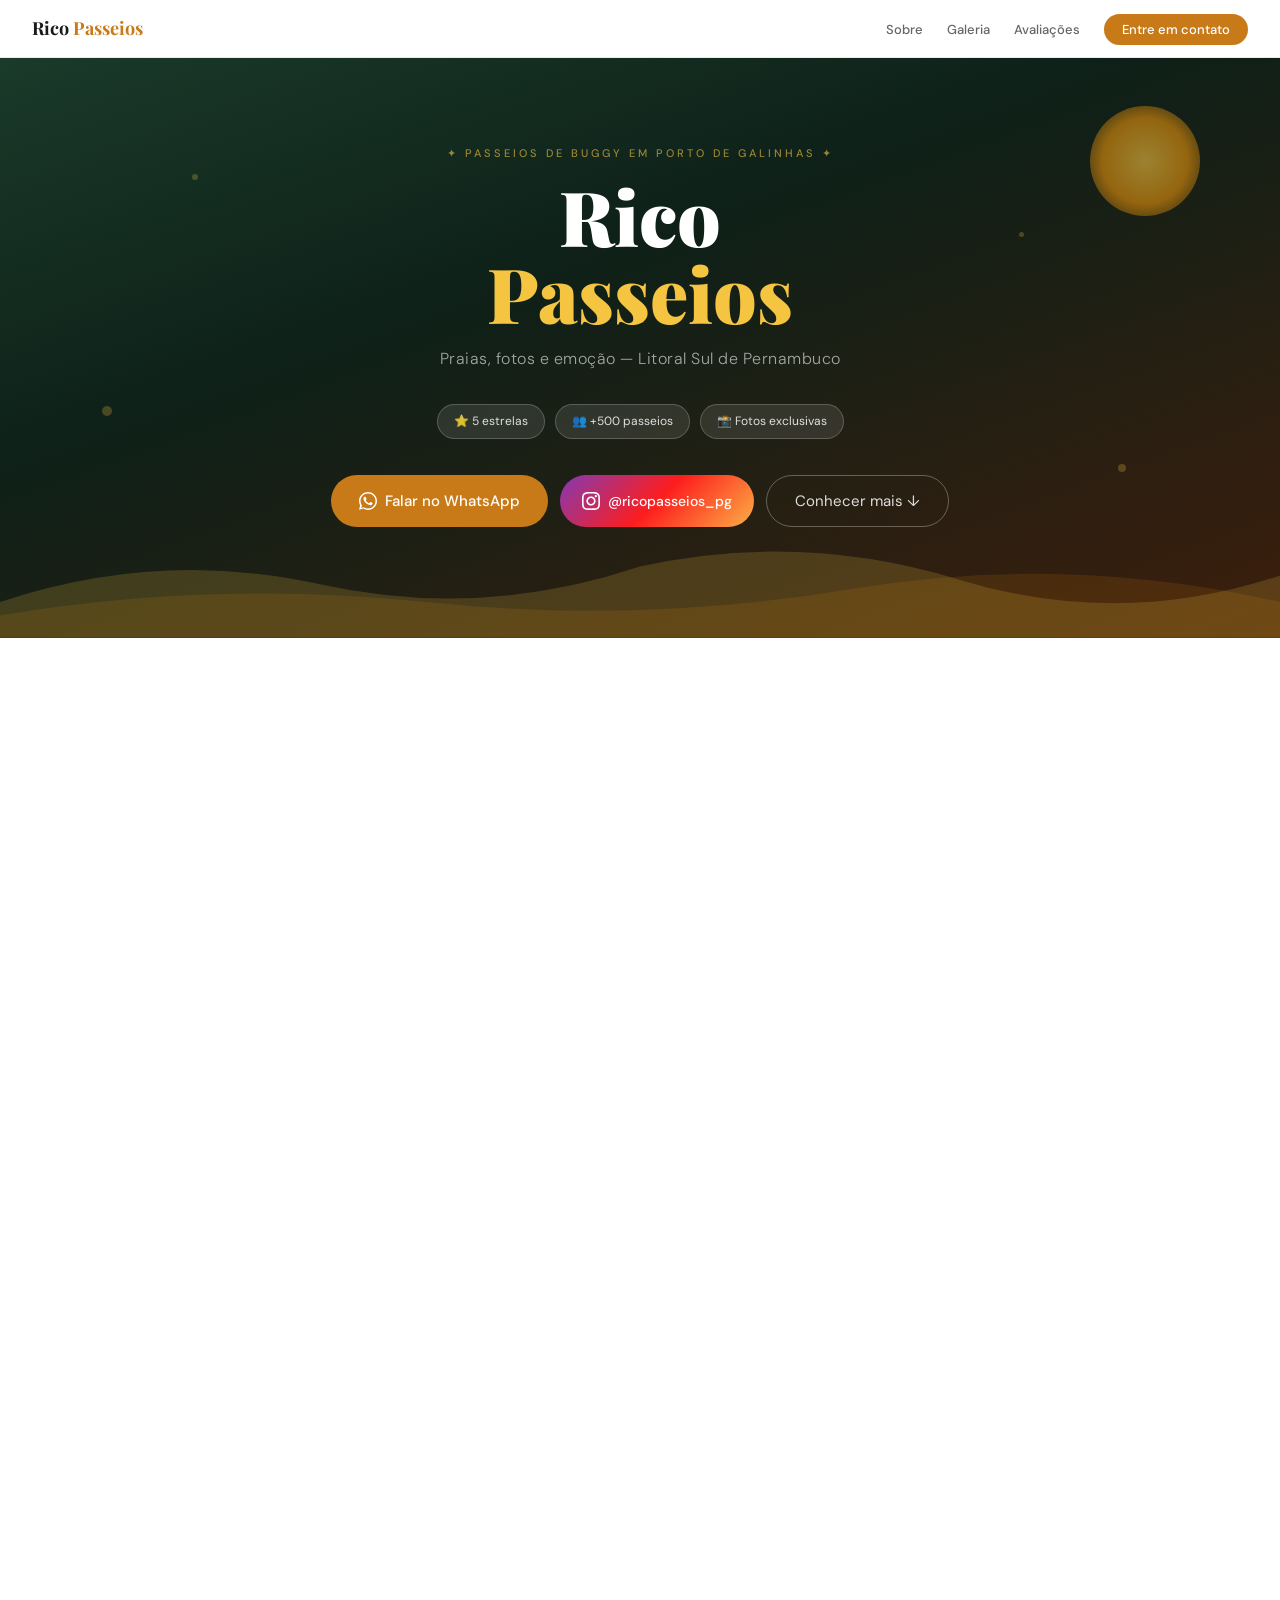
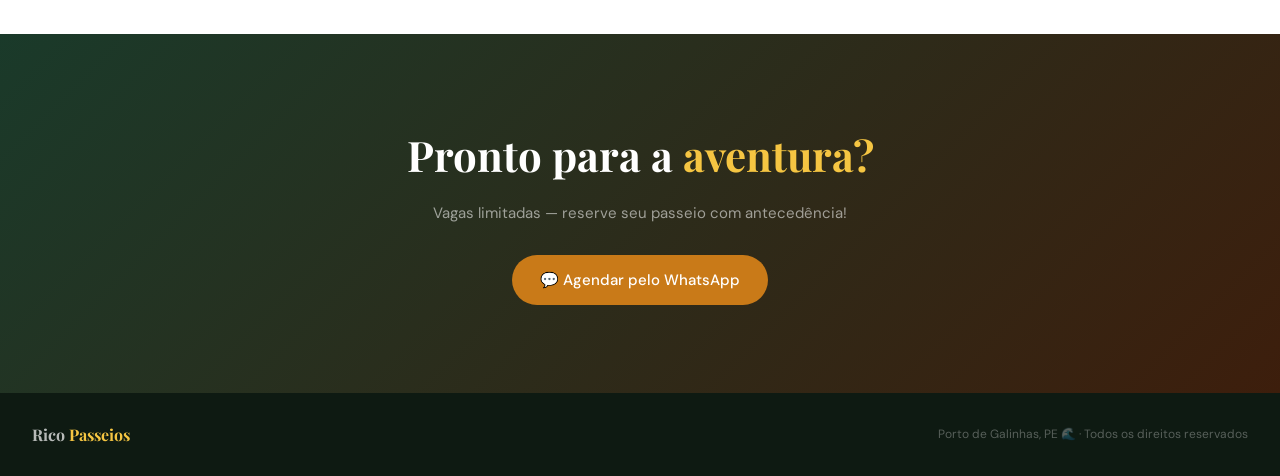
==== commit 458bfd75: "supabase cd e lgpd" ====
--- a/index.html
+++ b/index.html
@@ -85,10 +85,8 @@
       <h2 class="section-title">Cada praia, uma paisagem e fotos únicas</h2>
       <p class="section-desc">Paisagens que só Porto de Galinhas tem</p>
 
-      <!-- Grade principal: 5 fotos em destaque -->
       <div class="gallery" id="galleryGrid"></div>
 
-      <!-- Botão ver todas -->
       <div class="gallery-more-wrap" id="galleryMoreWrap" style="display:none">
         <button class="gallery-more-btn" id="galleryMoreBtn">
           <span class="gallery-more-icon">🖼️</span>
@@ -146,6 +144,7 @@
 
       <div class="reviews" id="reviewsList"></div>
 
+      <!-- FORMULÁRIO DE AVALIAÇÃO -->
       <div class="review-form-wrap">
         <h3 class="form-title">Deixe sua avaliação</h3>
         <p class="form-subtitle">Conte como foi sua experiência!</p>
@@ -174,8 +173,22 @@
           <div class="form-group">
             <label for="inputText">Sua experiência</label>
             <textarea id="inputText" rows="4" placeholder="Conte como foi o passeio, o que mais gostou..." maxlength="500" required></textarea>
-            <span class="char-count"><span id="charCount">0</span>/1000</span>
-          </div>
+            <span class="char-count"><span id="charCount">0</span>/500</span>
+          </div>
+
+          <!-- CONSENTIMENTO LGPD -->
+          <div class="form-group form-consent">
+            <label class="consent-label">
+              <input type="checkbox" id="consentCheck" required />
+              <span>
+                Concordo que meu <strong>nome e relato</strong> sejam exibidos publicamente
+                neste site. Nenhum dado é compartilhado com terceiros.
+                Para solicitar remoção entre em contato pelo
+                <a href="https://wa.me/5581988379287" target="_blank">WhatsApp</a>.
+              </span>
+            </label>
+          </div>
+
           <button type="submit" class="btn-primary btn-submit">Enviar avaliação ✦</button>
           <p class="form-error" id="formError"></p>
         </form>
@@ -189,7 +202,6 @@
     <h2 class="section-title">Entre em Contato</h2>
     <p class="section-desc">Agende seu passeio agora mesmo</p>
     <div class="contact-grid">
-      
       <a href="https://wa.me/5581988379287?text=Olá%20Rico!%20Gostaria%20de%20agendar%20um%20passeio%20de%20buggy." class="contact-item contact-item--link" target="_blank">
         <div class="contact-icon ci-wpp">
           <svg width="22" height="22" viewBox="0 0 24 24" fill="#0f6e56"><path d="M17.472 14.382c-.297-.149-1.758-.867-2.03-.967-.273-.099-.471-.148-.67.15-.197.297-.767.966-.94 1.164-.173.199-.347.223-.644.075-.297-.15-1.255-.463-2.39-1.475-.883-.788-1.48-1.761-1.653-2.059-.173-.297-.018-.458.13-.606.134-.133.298-.347.446-.52.149-.174.198-.298.298-.497.099-.198.05-.371-.025-.52-.075-.149-.669-1.612-.916-2.207-.242-.579-.487-.5-.669-.51-.173-.008-.371-.01-.57-.01-.198 0-.52.074-.792.372-.272.297-1.04 1.016-1.04 2.479 0 1.462 1.065 2.875 1.213 3.074.149.198 2.096 3.2 5.077 4.487.709.306 1.262.489 1.694.625.712.227 1.36.195 1.871.118.571-.085 1.758-.719 2.006-1.413.248-.694.248-1.289.173-1.413-.074-.124-.272-.198-.57-.347z"/><path d="M12 0C5.373 0 0 5.373 0 12c0 2.124.558 4.122 1.534 5.857L.057 23.5l5.797-1.519A11.945 11.945 0 0012 24c6.627 0 12-5.373 12-12S18.627 0 12 0zm0 22c-1.891 0-3.659-.516-5.176-1.416l-.371-.22-3.44.902.917-3.35-.242-.386A9.944 9.944 0 012 12C2 6.477 6.477 2 12 2s10 4.477 10 10-4.477 10-10 10z"/></svg>
@@ -199,7 +211,6 @@
           <p class="contact-value">(81) 9 8837-9287</p>
         </div>
       </a>
-      
       <a href="https://www.instagram.com/ricopasseios_pg" class="contact-item contact-item--link" target="_blank">
         <div class="contact-icon ci-insta">
           <svg width="22" height="22" viewBox="0 0 24 24" fill="#993556"><path d="M12 2.163c3.204 0 3.584.012 4.85.07 3.252.148 4.771 1.691 4.919 4.919.058 1.265.069 1.645.069 4.849 0 3.205-.012 3.584-.069 4.849-.149 3.225-1.664 4.771-4.919 4.919-1.266.058-1.644.07-4.85.07-3.204 0-3.584-.012-4.849-.07-3.26-.149-4.771-1.699-4.919-4.92-.058-1.265-.07-1.644-.07-4.849 0-3.204.013-3.583.07-4.849.149-3.227 1.664-4.771 4.919-4.919 1.266-.057 1.645-.069 4.849-.069zm0-2.163c-3.259 0-3.667.014-4.947.072-4.358.2-6.78 2.618-6.98 6.98-.059 1.281-.073 1.689-.073 4.948 0 3.259.014 3.668.072 4.948.2 4.358 2.618 6.78 6.98 6.98 1.281.058 1.689.072 4.948.072 3.259 0 3.668-.014 4.948-.072 4.354-.2 6.782-2.618 6.979-6.98.059-1.28.073-1.689.073-4.948 0-3.259-.014-3.667-.072-4.947-.196-4.354-2.617-6.78-6.979-6.98-1.281-.059-1.69-.073-4.949-.073zm0 5.838c-3.403 0-6.162 2.759-6.162 6.162s2.759 6.163 6.162 6.163 6.162-2.759 6.162-6.163c0-3.403-2.759-6.162-6.162-6.162zm0 10.162c-2.209 0-4-1.79-4-4 0-2.209 1.791-4 4-4s4 1.791 4 4c0 2.21-1.791 4-4 4zm6.406-11.845c-.796 0-1.441.645-1.441 1.44s.645 1.44 1.441 1.44c.795 0 1.439-.645 1.439-1.44s-.644-1.44-1.439-1.44z"/></svg>
@@ -209,7 +220,6 @@
           <p class="contact-value">@ricopasseios_pg</p>
         </div>
       </a>
-      
       <div class="contact-item">
         <div class="contact-icon ci-loc">📍</div>
         <div>
@@ -217,7 +227,6 @@
           <p class="contact-value">Porto de Galinhas, PE</p>
         </div>
       </div>
-      
       <div class="contact-item">
         <div class="contact-icon ci-clock">🕐</div>
         <div>
@@ -242,6 +251,8 @@
     <span class="footer-copy">Porto de Galinhas, PE 🌊 · Todos os direitos reservados</span>
   </footer>
 
+  <!-- Supabase SDK -->
+  <script src="https://cdn.jsdelivr.net/npm/@supabase/supabase-js@2.49.4/dist/umd/supabase.min.js"></script>
   <script src="app.js"></script>
 </body>
 </html>
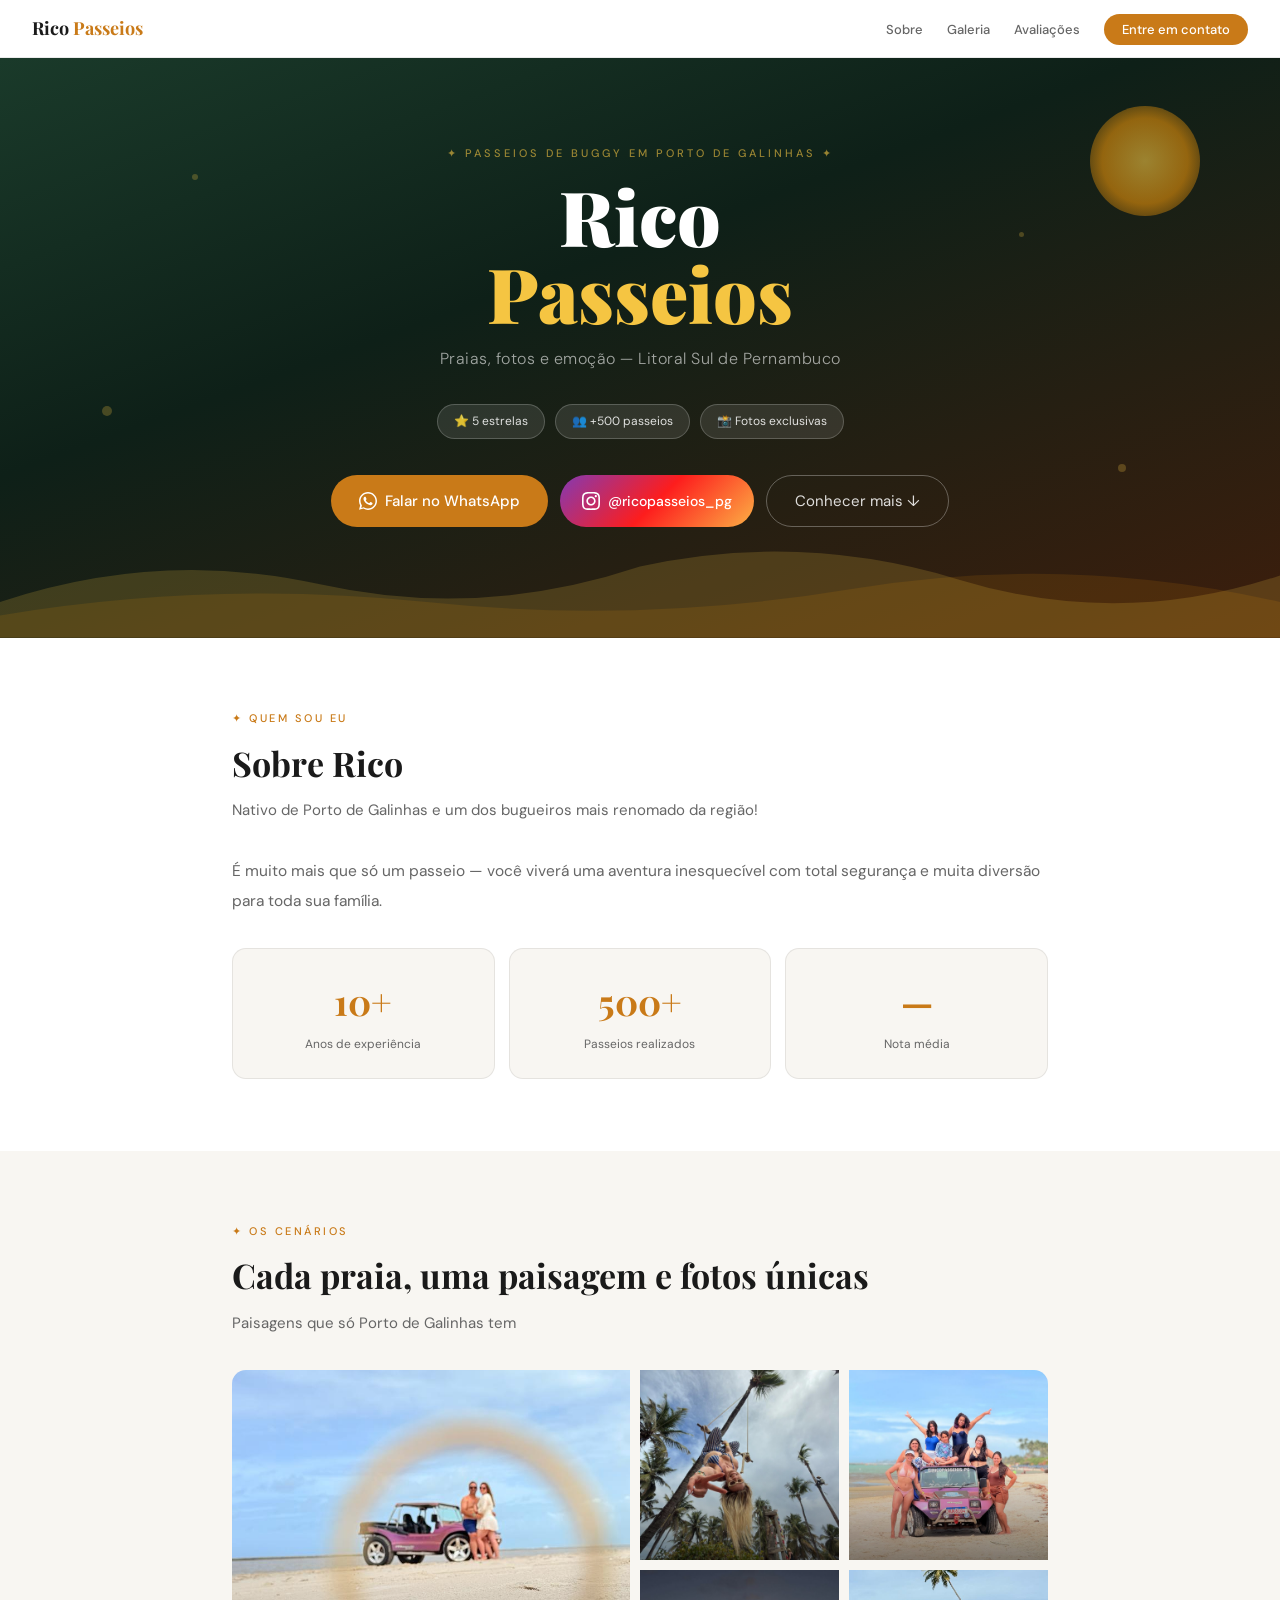
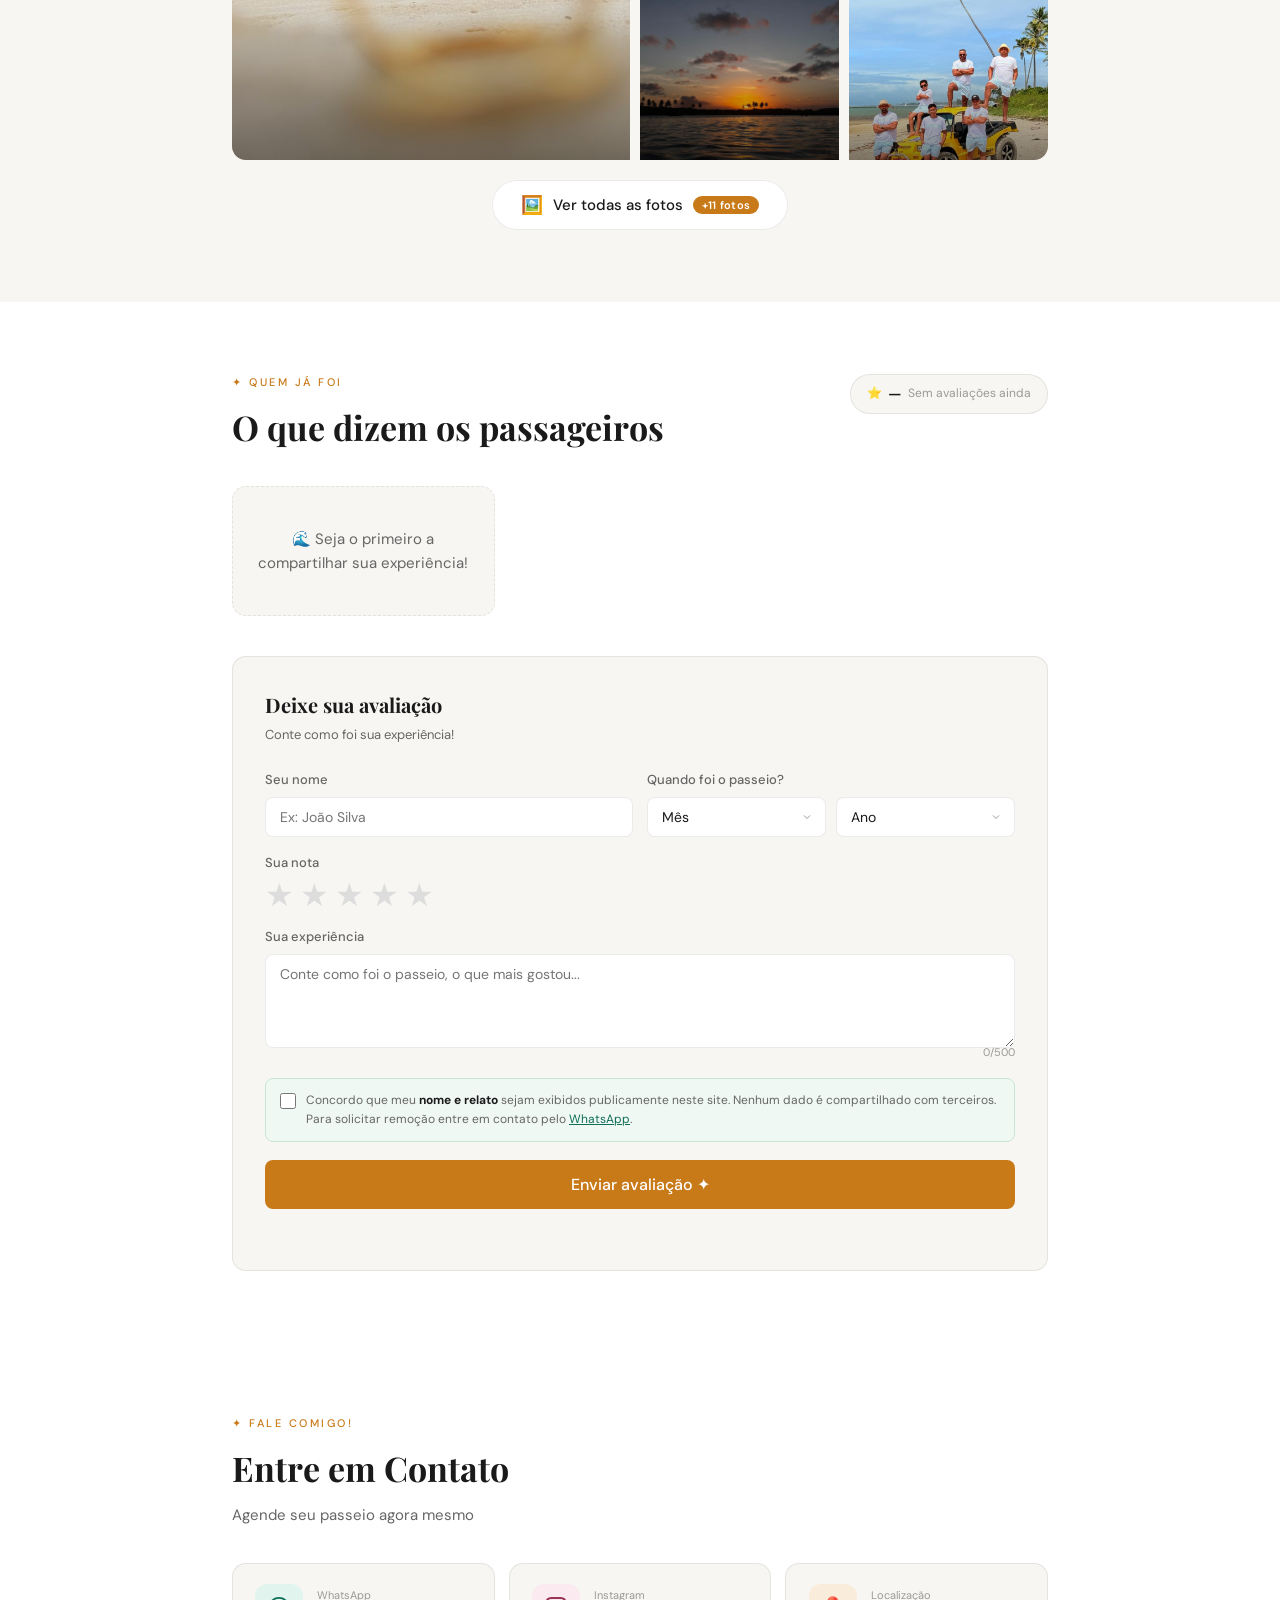
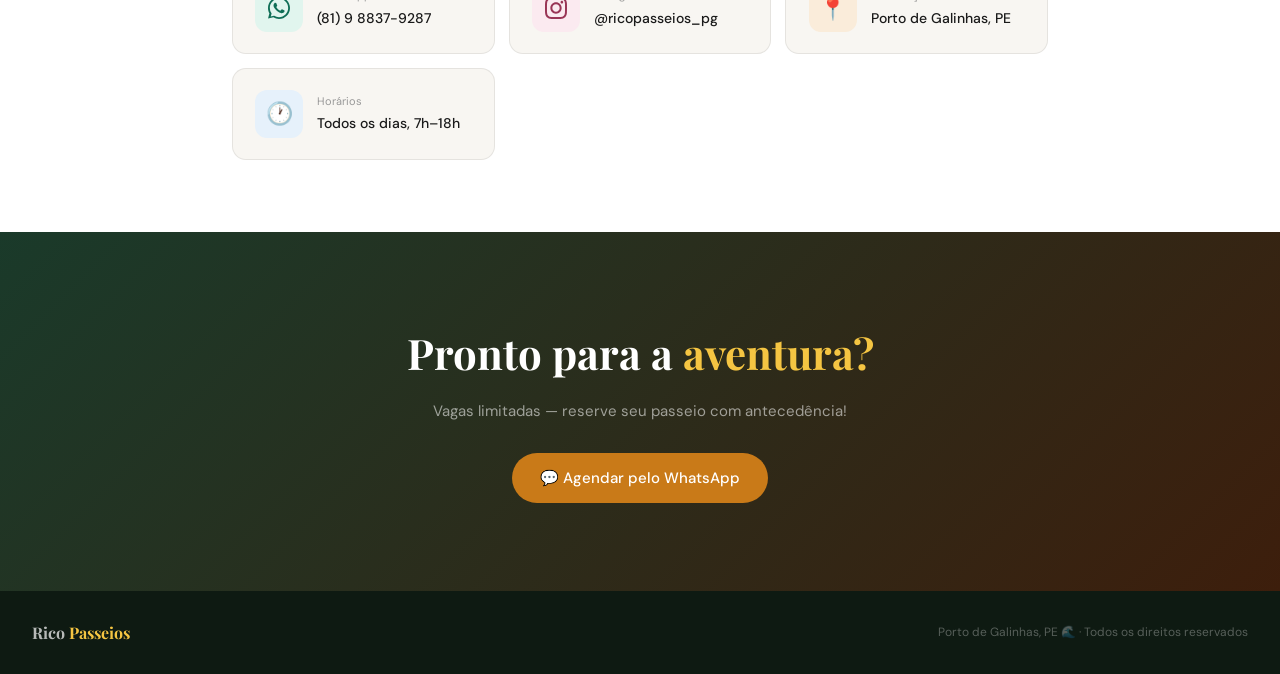
==== commit 746b5de1: "melhora do campo de seleção de data" ====
--- a/index.html
+++ b/index.html
@@ -155,8 +155,28 @@
               <input type="text" id="inputName" placeholder="Ex: João Silva" maxlength="60" required />
             </div>
             <div class="form-group">
-              <label for="inputDate">Quando foi o passeio?</label>
-              <input type="month" id="inputDate" required />
+              <label>Quando foi o passeio?</label>
+              <div class="date-selects">
+                <select id="inputMonth" class="date-select">
+                  <option value="">Mês</option>
+                  <option value="01">Janeiro</option>
+                  <option value="02">Fevereiro</option>
+                  <option value="03">Março</option>
+                  <option value="04">Abril</option>
+                  <option value="05">Maio</option>
+                  <option value="06">Junho</option>
+                  <option value="07">Julho</option>
+                  <option value="08">Agosto</option>
+                  <option value="09">Setembro</option>
+                  <option value="10">Outubro</option>
+                  <option value="11">Novembro</option>
+                  <option value="12">Dezembro</option>
+                </select>
+                <select id="inputYear" class="date-select">
+                  <option value="">Ano</option>
+                </select>
+              </div>
+              <input type="hidden" id="inputDate" />
             </div>
           </div>
           <div class="form-group">
--- a/style.css
+++ b/style.css
@@ -1081,4 +1081,45 @@
   .lightbox-next { right: 8px; }
 }
 
-body.modal-open { overflow: hidden; }+body.modal-open { overflow: hidden; }
+
+/* =============================================
+   SELETOR DE DATA (MÊS / ANO)
+============================================= */
+.date-selects {
+  display: grid;
+  grid-template-columns: 1fr 1fr;
+  gap: 10px;
+}
+
+.date-select {
+  padding: 10px 14px;
+  border: 1px solid var(--border);
+  border-radius: var(--radius-md);
+  font-family: 'DM Sans', sans-serif;
+  font-size: 14px;
+  color: var(--text);
+  background: var(--bg);
+  outline: none;
+  cursor: pointer;
+  appearance: none;
+  -webkit-appearance: none;
+  background-image: url("data:image/svg+xml,%3Csvg xmlns='http://www.w3.org/2000/svg' width='12' height='12' viewBox='0 0 24 24' fill='none' stroke='%23999' stroke-width='2'%3E%3Cpath d='M6 9l6 6 6-6'/%3E%3C/svg%3E");
+  background-repeat: no-repeat;
+  background-position: right 12px center;
+  padding-right: 32px;
+  transition: border-color 0.2s, box-shadow 0.2s;
+}
+
+.date-select:focus {
+  border-color: var(--orange);
+  box-shadow: 0 0 0 3px rgba(201,122,24,0.1);
+}
+
+.date-select.error {
+  border-color: #e24b4a;
+}
+
+.date-select option[value=""] {
+  color: var(--text-hint);
+}
